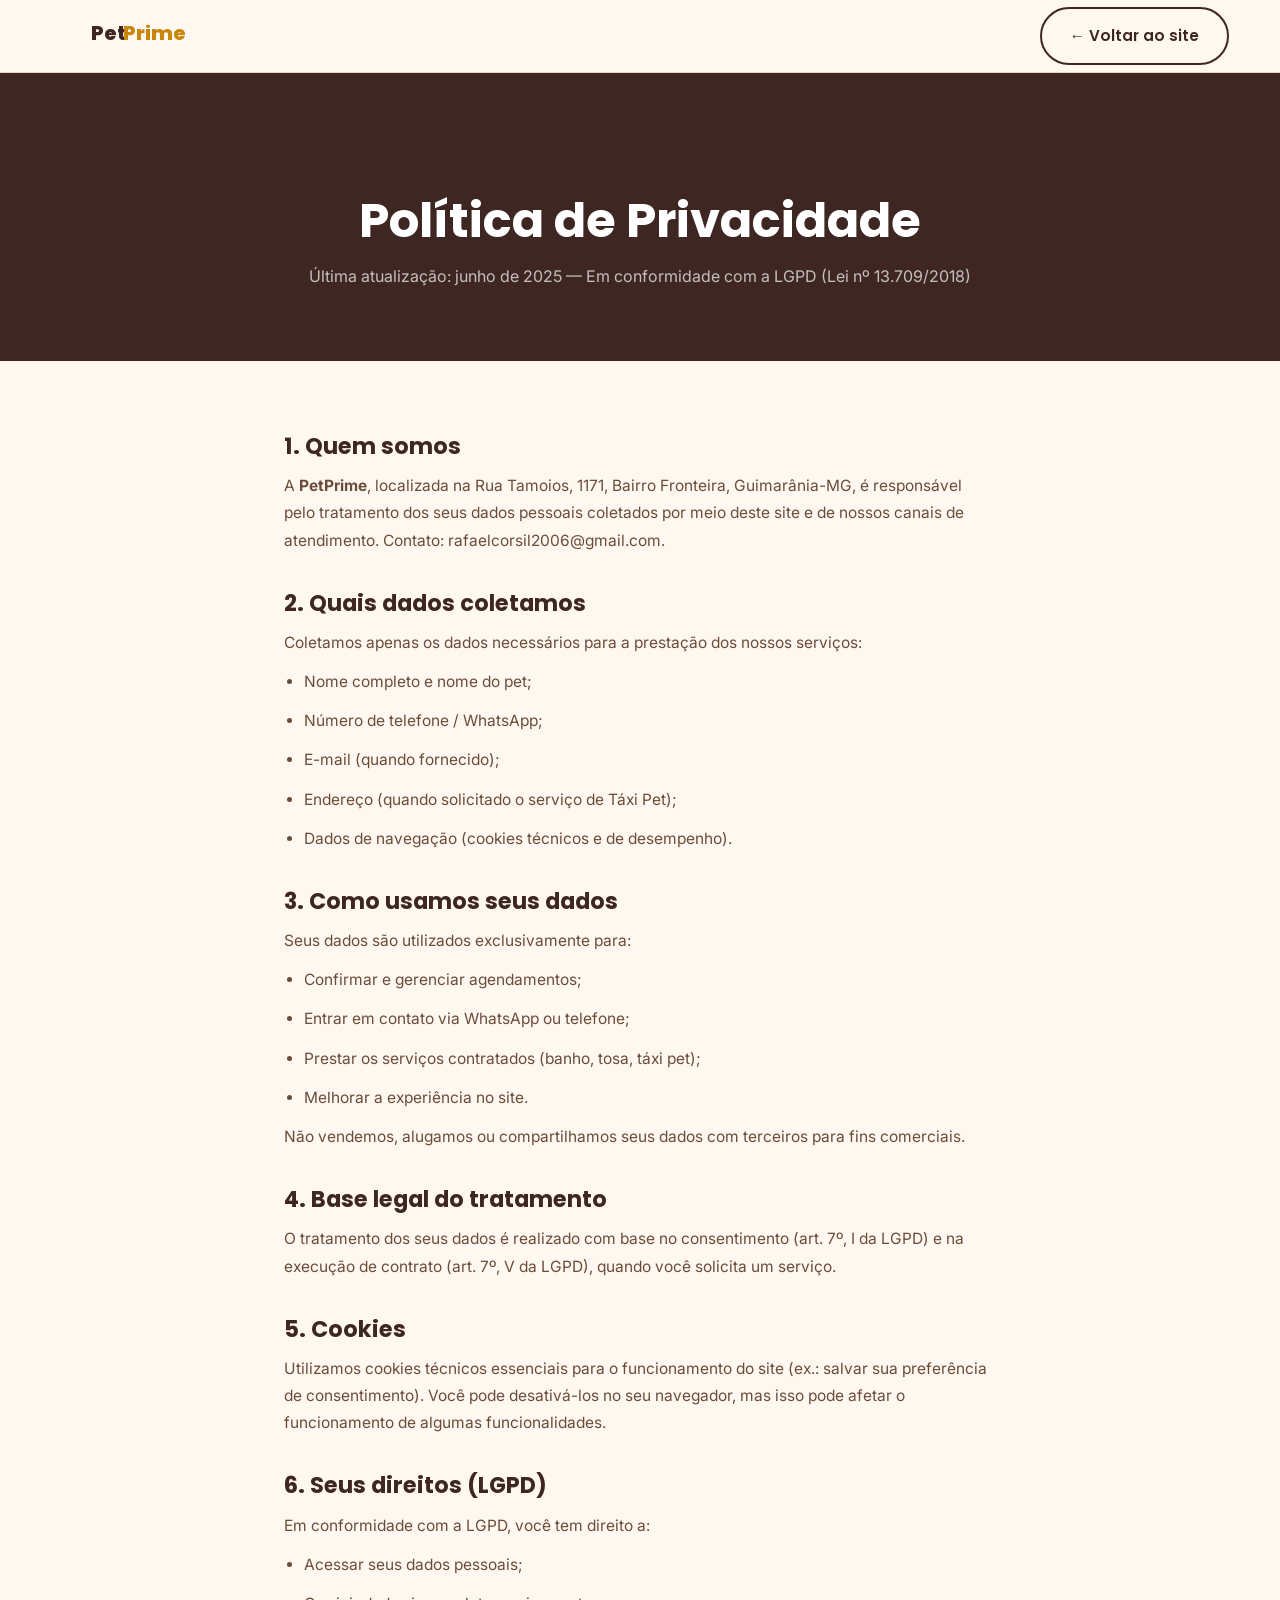
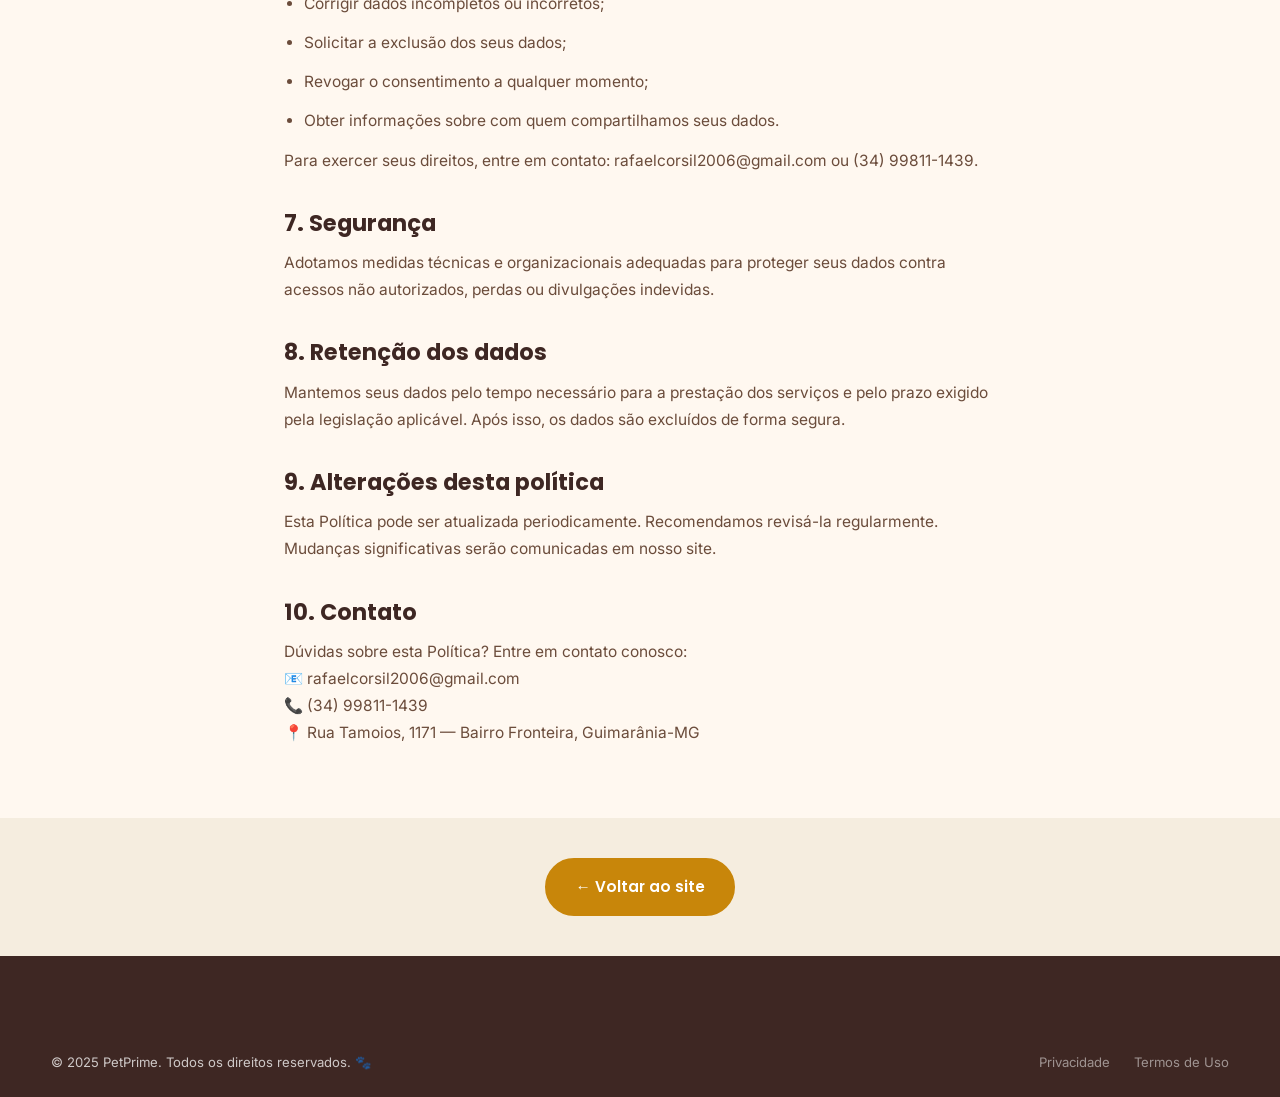
==== pages/privacidade.html @ 228fe34d "PetPrime" ====
<!DOCTYPE html>
<html lang="pt-BR">
<head>
  <meta charset="UTF-8"/>
  <meta name="viewport" content="width=device-width, initial-scale=1.0"/>
  <title>Política de Privacidade — PetPrime</title>
  <meta name="description" content="Política de Privacidade da PetPrime em conformidade com a LGPD."/>
  <meta name="robots" content="noindex"/>
  <link rel="preconnect" href="https://fonts.googleapis.com"/>
  <link rel="preconnect" href="https://fonts.gstatic.com" crossorigin/>
  <link rel="stylesheet" href="../css/style.css"/>
  <link rel="icon" href="data:image/svg+xml,<svg xmlns='http://www.w3.org/2000/svg' viewBox='0 0 100 100'><text y='.9em' font-size='90'>🐾</text></svg>"/>
</head>
<body>

<header id="header">
  <div class="container">
    <div class="header-inner">
      <a href="../index.html" class="logo">
        <svg width="160" height="44" viewBox="0 0 160 44" fill="none" xmlns="http://www.w3.org/2000/svg">
          <text x="0" y="32" font-size="28">🐾</text>
          <text x="40" y="26" font-family="Poppins,sans-serif" font-size="20" font-weight="800" fill="#3E2723">Pet</text>
          <text x="72" y="26" font-family="Poppins,sans-serif" font-size="20" font-weight="800" fill="#C8860A">Prime</text>
        </svg>
      </a>
      <div class="header-cta">
        <a href="../index.html" class="btn btn-outline">← Voltar ao site</a>
      </div>
    </div>
  </div>
</header>

<div style="height:72px;"></div>

<div class="page-hero">
  <div class="container">
    <h1>Política de Privacidade</h1>
    <p>Última atualização: junho de 2025 — Em conformidade com a LGPD (Lei nº 13.709/2018)</p>
  </div>
</div>

<div class="page-content">

  <h2>1. Quem somos</h2>
  <p>A <strong>PetPrime</strong>, localizada na Rua Tamoios, 1171, Bairro Fronteira, Guimarânia-MG, é responsável pelo tratamento dos seus dados pessoais coletados por meio deste site e de nossos canais de atendimento. Contato: <a href="mailto:rafaelcorsil2006@gmail.com">rafaelcorsil2006@gmail.com</a>.</p>

  <h2>2. Quais dados coletamos</h2>
  <p>Coletamos apenas os dados necessários para a prestação dos nossos serviços:</p>
  <ul>
    <li>Nome completo e nome do pet;</li>
    <li>Número de telefone / WhatsApp;</li>
    <li>E-mail (quando fornecido);</li>
    <li>Endereço (quando solicitado o serviço de Táxi Pet);</li>
    <li>Dados de navegação (cookies técnicos e de desempenho).</li>
  </ul>

  <h2>3. Como usamos seus dados</h2>
  <p>Seus dados são utilizados exclusivamente para:</p>
  <ul>
    <li>Confirmar e gerenciar agendamentos;</li>
    <li>Entrar em contato via WhatsApp ou telefone;</li>
    <li>Prestar os serviços contratados (banho, tosa, táxi pet);</li>
    <li>Melhorar a experiência no site.</li>
  </ul>
  <p>Não vendemos, alugamos ou compartilhamos seus dados com terceiros para fins comerciais.</p>

  <h2>4. Base legal do tratamento</h2>
  <p>O tratamento dos seus dados é realizado com base no consentimento (art. 7º, I da LGPD) e na execução de contrato (art. 7º, V da LGPD), quando você solicita um serviço.</p>

  <h2>5. Cookies</h2>
  <p>Utilizamos cookies técnicos essenciais para o funcionamento do site (ex.: salvar sua preferência de consentimento). Você pode desativá-los no seu navegador, mas isso pode afetar o funcionamento de algumas funcionalidades.</p>

  <h2>6. Seus direitos (LGPD)</h2>
  <p>Em conformidade com a LGPD, você tem direito a:</p>
  <ul>
    <li>Acessar seus dados pessoais;</li>
    <li>Corrigir dados incompletos ou incorretos;</li>
    <li>Solicitar a exclusão dos seus dados;</li>
    <li>Revogar o consentimento a qualquer momento;</li>
    <li>Obter informações sobre com quem compartilhamos seus dados.</li>
  </ul>
  <p>Para exercer seus direitos, entre em contato: <a href="mailto:rafaelcorsil2006@gmail.com">rafaelcorsil2006@gmail.com</a> ou <a href="https://wa.me/5534998111439">(34) 99811-1439</a>.</p>

  <h2>7. Segurança</h2>
  <p>Adotamos medidas técnicas e organizacionais adequadas para proteger seus dados contra acessos não autorizados, perdas ou divulgações indevidas.</p>

  <h2>8. Retenção dos dados</h2>
  <p>Mantemos seus dados pelo tempo necessário para a prestação dos serviços e pelo prazo exigido pela legislação aplicável. Após isso, os dados são excluídos de forma segura.</p>

  <h2>9. Alterações desta política</h2>
  <p>Esta Política pode ser atualizada periodicamente. Recomendamos revisá-la regularmente. Mudanças significativas serão comunicadas em nosso site.</p>

  <h2>10. Contato</h2>
  <p>Dúvidas sobre esta Política? Entre em contato conosco:<br>
  📧 <a href="mailto:rafaelcorsil2006@gmail.com">rafaelcorsil2006@gmail.com</a><br>
  📞 <a href="https://wa.me/5534998111439">(34) 99811-1439</a><br>
  📍 Rua Tamoios, 1171 — Bairro Fronteira, Guimarânia-MG</p>

</div>

<div style="text-align:center;padding:40px 0;background:var(--cream-dk);">
  <a href="../index.html" class="btn btn-primary">← Voltar ao site</a>
</div>

<footer id="footer">
  <div class="container">
    <div class="footer-bottom" style="border-top:none;padding:24px 0;">
      <p>© 2025 PetPrime. Todos os direitos reservados. 🐾</p>
      <div class="footer-bottom-links">
        <a href="privacidade.html">Privacidade</a>
        <a href="termos.html">Termos de Uso</a>
      </div>
    </div>
  </div>
</footer>

<script src="../js/main.js"></script>
</body>
</html>
---- css/style.css ----
/* ============================================================
   PetPrime — Design System
   Paleta: dourado #C8860A | marrom #3E2723 | bege #FFF8F0
   Tipografia: Poppins (display) + Inter (body)
============================================================ */

@import url('https://fonts.googleapis.com/css2?family=Poppins:wght@400;500;600;700;800&family=Inter:wght@400;500;600&display=swap');

/* ── Reset & Base ── */
*, *::before, *::after { 
  box-sizing: border-box; 
  margin: 0; 
  padding: 0; 
}

:root {
  --gold:      #C8860A;
  --gold-lt:   #E9A92A;
  --gold-dk:   #9A6508;
  --brown:     #3E2723;
  --brown-lt:  #5D4037;
  --cream:     #FFF8F0;
  --cream-dk:  #F5EDDF;
  --white:     #FFFFFF;
  --text:      #2C1A10;
  --text-muted:#6B4C3B;
  --border:    #E8D5BA;
  --shadow:    0 4px 24px rgba(62,39,35,.10);
  --shadow-lg: 0 12px 48px rgba(62,39,35,.16);
  --radius:    16px;
  --radius-sm: 10px;
  --transition: .28s cubic-bezier(.4,0,.2,1);
}

html { 
  scroll-behavior: smooth; 
  font-size: 16px; 
}

body {
  font-family: 'Inter', sans-serif;
  background: var(--cream);
  color: var(--text);
  line-height: 1.65;
  overflow-x: hidden;
}

h1,h2,h3,h4,h5 {
  font-family: 'Poppins', sans-serif;
  line-height: 1.22;
  color: var(--brown);
}

img { 
  max-width: 100%; 
  display: block; 
}

a { 
  text-decoration: none; 
  color: inherit; 
}
ul { 
  list-style: none; 
}

/* ── Utilities ── */
.container { 
  width: 92%; 
  max-width: 1180px; 
  margin: 0 auto; 
}

.section { 
  padding: 96px 0; 
}

.section-label {
  display: inline-flex;
  align-items: center;
  gap: 8px;
  font-family: 'Poppins', sans-serif;
  font-size: .75rem;
  font-weight: 700;
  letter-spacing: .12em;
  text-transform: uppercase;
  color: var(--gold);
  margin-bottom: 12px;
}

.section-label::before {
  content: '';
  display: block;
  width: 28px;
  height: 2px;
  background: var(--gold);
  border-radius: 2px;
}

.section-title {
  font-size: clamp(1.75rem, 3.5vw, 2.75rem);
  font-weight: 800;
  margin-bottom: 16px;
}

.section-sub {
  font-size: 1.05rem;
  color: var(--text-muted);
  max-width: 560px;
}

.text-center { 
  text-align: center; 
}

.text-center .section-label { 
  justify-content: center; 
}

.text-center .section-sub { 
  margin: 0 auto; 
}

/* ── Patinha (signature element) ── */
.paw {
  display: inline-block;
  font-size: 1.1em;
  color: var(--gold);
  vertical-align: -.05em;
}

.paw-divider {
  display: flex;
  align-items: center;
  gap: 12px;
  color: var(--gold);
  opacity: .45;
  margin: 48px 0;
}

.paw-divider::before,
.paw-divider::after {
  content: '';
  flex: 1;
  height: 1px;
  background: var(--gold);
}

/* ── Buttons ── */
.btn {
  display: inline-flex;
  align-items: center;
  gap: 8px;
  padding: 14px 28px;
  border-radius: 100px;
  font-family: 'Poppins', sans-serif;
  font-size: .95rem;
  font-weight: 600;
  cursor: pointer;
  border: 2px solid transparent;
  transition: var(--transition);
  white-space: nowrap;
}

.btn-primary {
  background: var(--gold);
  color: var(--white);
  border-color: var(--gold);
}

.btn-primary:hover {
  background: var(--gold-dk);
  border-color: var(--gold-dk);
  transform: translateY(-2px);
  box-shadow: 0 6px 24px rgba(200,134,10,.35);
}

.btn-outline {
  background: transparent;
  color: var(--brown);
  border-color: var(--brown);
}

.btn-outline:hover {
  background: var(--brown);
  color: var(--white);
  transform: translateY(-2px);
}

.btn-white {
  background: var(--white);
  color: var(--gold-dk);
  border-color: var(--white);
}
.btn-white:hover {
  background: var(--cream);
  transform: translateY(-2px);
  box-shadow: 0 6px 24px rgba(255,255,255,.3);
}

/* ── Header ── */
#header {
  position: fixed;
  top: 0; left: 0; right: 0;
  z-index: 1000;
  background: rgba(255,248,240,.95);
  backdrop-filter: blur(12px);
  -webkit-backdrop-filter: blur(12px);
  border-bottom: 1px solid var(--border);
  transition: box-shadow var(--transition);
}

#header.scrolled { 
  box-shadow: var(--shadow); 
}

.header-inner {
  display: flex;
  align-items: center;
  justify-content: space-between;
  height: 72px;
}

.logo {
  display: flex;
  align-items: center;
  gap: 12px;
}

.logo img { 
  height: 100px; 
  width: auto; 
}

nav ul {
  display: flex;
  align-items: center;
  gap: 32px;
}

nav a {
  font-family: 'Poppins', sans-serif;
  font-size: .9rem;
  font-weight: 500;
  color: var(--brown-lt);
  position: relative;
  padding: 1px 0;
  transition: color var(--transition);
}

nav a::after {
  content: '';
  position: absolute;
  bottom: -2px; left: 0;
  width: 0; height: 2px;
  background: var(--gold);
  border-radius: 2px;
  transition: width var(--transition);
}

nav a:hover { 
  color: var(--gold); 
}
nav a:hover::after { 
  width: 100%; 
}

.header-cta { display: flex; align-items: center; gap: 12px; }

/* Hamburguer */
.hamburger {
  display: none;
  flex-direction: column;
  gap: 5px;
  cursor: pointer;
  padding: 4px;
  background: none;
  border: none;
}

.hamburger span {
  display: block;
  width: 26px;
  height: 2px;
  background: var(--brown);
  border-radius: 2px;
  transition: var(--transition);
}

.hamburger.active span:nth-child(1) { 
  transform: rotate(45deg) translate(5px,5px); 
}

.hamburger.active span:nth-child(2) { 
  opacity: 0; 
  transform: scaleX(0); 
}
.hamburger.active span:nth-child(3) { 
  transform: rotate(-45deg) translate(5px,-5px); 
}

/* Mobile nav */
.mobile-nav {
  display: none;
  position: fixed;
  top: 72px; left: 0; right: 0;
  background: var(--cream);
  border-bottom: 1px solid var(--border);
  padding: 24px;
  z-index: 999;
  transform: translateY(-100%);
  opacity: 0;
  transition: var(--transition);
}

.mobile-nav.open {
  transform: translateY(0);
  opacity: 1;
}

.mobile-nav ul { 
  flex-direction: column; 
  align-items: flex-start; 
  gap: 0; 
}

.mobile-nav ul li { 
  width: 100%; 
  border-bottom: 1px solid var(--border); 
}

.mobile-nav ul a {
  display: block;
  padding: 14px 0;
  font-size: 1rem;
  font-weight: 600;
}

.mobile-nav .btn { 
  width: 100%; 
  justify-content: center; 
  margin-top: 20px; 
}

/* ── Hero ── */
#hero {
  min-height: 100svh;
  padding-top: 72px;
  display: grid;
  grid-template-columns: 1fr 1fr;
  align-items: center;
  overflow: hidden;
  position: relative;
  background: linear-gradient(135deg, var(--cream) 60%, var(--cream-dk) 100%);
}

.hero-bg-paw {
  position: absolute;
  font-size: 320px;
  opacity: .04;
  right: -60px;
  top: 50%;
  transform: translateY(-50%) rotate(-12deg);
  pointer-events: none;
  user-select: none;
  line-height: 1;
}

.hero-content {
  padding: 80px 0 80px 5%;
  position: relative;
  z-index: 1;
}

.hero-badge {
  display: inline-flex;
  align-items: center;
  gap: 8px;
  background: rgba(200,134,10,.12);
  border: 1px solid rgba(200,134,10,.3);
  border-radius: 100px;
  padding: 6px 16px;
  font-family: 'Poppins', sans-serif;
  font-size: .8rem;
  font-weight: 600;
  color: var(--gold-dk);
  margin-bottom: 24px;
}

.hero-title {
  font-size: clamp(2.2rem, 5vw, 3.8rem);
  font-weight: 800;
  line-height: 1.12;
  margin-bottom: 20px;
  color: var(--brown);
}

.hero-title span {
  color: var(--gold);
  position: relative;
}

.hero-title span::after {
  content: '';
  position: absolute;
  bottom: 2px; left: 0; right: 0;
  height: 6px;
  background: rgba(200,134,10,.18);
  border-radius: 3px;
}

.hero-sub {
  font-size: 1.1rem;
  color: var(--text-muted);
  margin-bottom: 36px;
  max-width: 480px;
}

.hero-cta {
  display: flex;
  flex-wrap: wrap;
  gap: 14px;
  margin-bottom: 52px;
}

.hero-stats {
  display: flex;
  gap: 40px;
}

.hero-stat { 
  text-align: left; 
}

.hero-stat strong {
  display: block;
  font-family: 'Poppins', sans-serif;
  font-size: 2rem;
  font-weight: 800;
  color: var(--gold);
  line-height: 1;
}

.hero-stat span {
  font-size: .82rem;
  color: var(--text-muted);
  font-weight: 500;
}

.hero-image {
  position: relative;
  height: 100%;
  min-height: 600px;
}

.hero-image img {
  width: 100%;
  height: 100%;
  object-fit: cover;
  object-position: center top;
}

.hero-image::before {
  content: '';
  position: absolute;
  inset: 0;
  background: linear-gradient(90deg, var(--cream) 0%, transparent 25%);
  z-index: 1;
}

.hero-float-card {
  position: absolute;
  bottom: 48px;
  left: -28px;
  z-index: 2;
  background: var(--white);
  border-radius: var(--radius);
  padding: 16px 20px;
  box-shadow: var(--shadow-lg);
  display: flex;
  align-items: center;
  gap: 14px;
  border-left: 4px solid var(--gold);
  animation: float 3s ease-in-out infinite;
}

@keyframes float {
  0%,100% { transform: translateY(0); }
  50%      { transform: translateY(-8px); }
}

.hero-float-card .icon { 
  font-size: 2rem; 
}

.hero-float-card .info strong {
  display: block;
  font-family: 'Poppins', sans-serif;
  font-size: .95rem;
  font-weight: 700;
  color: var(--brown);
}

.hero-float-card .info span {
  font-size: .8rem;
  color: var(--gold);
  font-weight: 600;
}

/* ── Sobre Nós ── */
#sobre {
  background: var(--white);
}

.sobre-grid {
  display: grid;
  grid-template-columns: 1fr 1fr;
  gap: 72px;
  align-items: center;
}

.sobre-images {
  position: relative;
}

.sobre-img-main {
  border-radius: var(--radius);
  overflow: hidden;
  box-shadow: var(--shadow-lg);
}

.sobre-img-main img {
  width: 100%;
  height: 460px;
  object-fit: cover;
}

.sobre-img-secondary {
  position: absolute;
  bottom: -28px;
  right: -28px;
  width: 200px;
  border-radius: var(--radius-sm);
  overflow: hidden;
  box-shadow: var(--shadow-lg);
  border: 4px solid var(--white);
}

.sobre-img-secondary img {
  width: 100%;
  height: 160px;
  object-fit: cover;
}

.sobre-badge-anos {
  position: absolute;
  top: 24px;
  right: 24px;
  background: var(--gold);
  color: var(--white);
  border-radius: 50%;
  width: 88px;
  height: 88px;
  display: flex;
  flex-direction: column;
  align-items: center;
  justify-content: center;
  font-family: 'Poppins', sans-serif;
  box-shadow: var(--shadow);
}

.sobre-badge-anos strong { 
  font-size: 1.8rem; 
  font-weight: 800; 
  line-height: 1; 
}

.sobre-badge-anos span { 
  font-size: .62rem; 
  font-weight: 600; 
  text-transform: uppercase; 
  letter-spacing: .06em; 
  text-align: center; 
  line-height: 1.3; 
}

.sobre-content { 
  padding: 0; 
}

.sobre-text {
  font-size: 1rem;
  color: var(--text-muted);
  margin-bottom: 16px;
}

.equipe {
  margin-top: 36px;
}

.equipe-title {
  font-size: .85rem;
  font-weight: 700;
  text-transform: uppercase;
  letter-spacing: .1em;
  color: var(--gold);
  margin-bottom: 16px;
}

.equipe-cards {
  display: flex;
  gap: 16px;
}

.equipe-card {
  display: flex;
  align-items: center;
  gap: 12px;
  background: var(--cream);
  border-radius: var(--radius-sm);
  padding: 12px 16px;
  flex: 1;
}

.equipe-card img {
  width: 52px;
  height: 52px;
  border-radius: 50%;
  object-fit: cover;
  border: 2px solid var(--gold);
}

.equipe-card strong {
  display: block;
  font-family: 'Poppins', sans-serif;
  font-size: .88rem;
  font-weight: 700;
  color: var(--brown);
}

.equipe-card span {
  font-size: .78rem;
  color: var(--text-muted);
}

/* ── Serviços ── */
#servicos { background: var(--cream); }

.servicos-grid {
  display: grid;
  grid-template-columns: repeat(auto-fit, minmax(260px, 1fr));
  gap: 24px;
  margin-top: 56px;
}

.servico-card {
  background: var(--white);
  border-radius: var(--radius);
  overflow: hidden;
  box-shadow: var(--shadow);
  transition: var(--transition);
  cursor: pointer;
  position: relative;
}

.servico-card:hover {
  transform: translateY(-8px);
  box-shadow: var(--shadow-lg);
}

.servico-card:hover .servico-img img {
  transform: scale(1.06);
}


.servico-img {
  height: 220px;
  overflow: hidden;
  position: relative;
}

.servico-img img {
  width: 100%;
  height: 100%;
  object-fit: cover;
  transition: transform .5s ease;
}

.servico-tag {
  position: absolute;
  top: 16px;
  right: 16px;
  background: var(--gold);
  color: var(--white);
  border-radius: 100px;
  padding: 4px 12px;
  font-family: 'Poppins', sans-serif;
  font-size: .72rem;
  font-weight: 700;
  text-transform: uppercase;
  letter-spacing: .06em;
}

.servico-body { 
  padding: 24px; 
}

.servico-icon {
  font-size: 2rem;
  margin-bottom: 12px;
  display: block;
}

.servico-body h3 {
  font-size: 1.2rem;
  font-weight: 700;
  margin-bottom: 8px;
}

.servico-body p {
  font-size: .9rem;
  color: var(--text-muted);
  margin-bottom: 20px;
  line-height: 1.6;
}

.servico-link {
  display: inline-flex;
  align-items: center;
  gap: 6px;
  color: var(--gold);
  font-family: 'Poppins', sans-serif;
  font-size: .88rem;
  font-weight: 600;
  transition: gap var(--transition);
}

.servico-link:hover { 
  gap: 10px; 
}

/* ── Agendamento ── */
#agendamento {
  background: linear-gradient(135deg, var(--brown) 0%, var(--brown-lt) 100%);
  position: relative;
  overflow: hidden;
}

#agendamento::before {
  content: '🐾';
  position: absolute;
  font-size: 400px;
  opacity: .04;
  right: -80px;
  top: 50%;
  transform: translateY(-50%);
  pointer-events: none;
}

.agendamento-grid {
  display: grid;
  grid-template-columns: 1fr 1.4fr;
  gap: 72px;
  align-items: center;
}

.agendamento-info h2 { 
  color: var(--white); 
}

.agendamento-info .section-label { 
  color: var(--gold-lt); 
}

.agendamento-info .section-label::before { 
  background: var(--gold-lt); 
}

.agendamento-info p {
  color: rgba(255,255,255,.72);
  margin-bottom: 32px;
  font-size: 1rem;
}

.agendamento-features {
  display: flex;
  flex-direction: column;
  gap: 14px;
}

.agendamento-feature {
  display: flex;
  align-items: center;
  gap: 12px;
  color: rgba(255,255,255,.85);
  font-size: .95rem;
}

.agendamento-feature span:first-child {
  font-size: 1.25rem;
  flex-shrink: 0;
}

.form-card {
  background: var(--white);
  border-radius: var(--radius);
  padding: 40px;
  box-shadow: var(--shadow-lg);
}

.form-card h3 {
  font-size: 1.35rem;
  font-weight: 700;
  margin-bottom: 28px;
}

.form-row {
  display: grid;
  grid-template-columns: 1fr 1fr;
  gap: 16px;
}

.form-group {
  display: flex;
  flex-direction: column;
  gap: 6px;
  margin-bottom: 16px;
}

.form-group label {
  font-family: 'Poppins', sans-serif;
  font-size: .82rem;
  font-weight: 600;
  color: var(--text-muted);
  text-transform: uppercase;
  letter-spacing: .06em;
}

.form-group input,
.form-group select,
.form-group textarea {
  padding: 12px 16px;
  border: 1.5px solid var(--border);
  border-radius: var(--radius-sm);
  font-family: 'Inter', sans-serif;
  font-size: .95rem;
  color: var(--text);
  background: var(--cream);
  transition: border-color var(--transition), box-shadow var(--transition);
  outline: none;
}

.form-group input:focus,
.form-group select:focus,
.form-group textarea:focus {
  border-color: var(--gold);
  box-shadow: 0 0 0 3px rgba(200,134,10,.15);
  background: var(--white);
}

.form-group input.error,
.form-group select.error { 
  border-color: #E53935; 
}

.form-error {
  font-size: .78rem;
  color: #E53935;
  display: none;
}

.form-error.show { 
  display: block; 
}

.taxi-check {
  display: flex;
  align-items: flex-start;
  gap: 10px;
  background: var(--cream);
  border-radius: var(--radius-sm);
  padding: 14px 16px;
  margin-bottom: 16px;
  border: 1.5px solid var(--border);
  cursor: pointer;
  transition: border-color var(--transition);
}

.taxi-check:has(input:checked) { 
  border-color: var(--gold); 
  background: rgba(200,134,10,.06); 
}

.taxi-check input { 
  margin-top: 3px; 
  accent-color: var(--gold); 
}

.taxi-check-label { 
  font-size: .9rem; 
  color: var(--text-muted); 
  line-height: 1.5; 
}

.taxi-check-label strong { 
  color: var(--brown); 
  display: block; 
  font-family: 'Poppins', sans-serif; 
  font-size: .92rem; 
}

.form-submit { 
  width: 100%; 
  justify-content: center; 
  padding: 16px; 
  font-size: 1rem; 
}

/* ── Depoimentos ── */
#depoimentos { 
  background: var(--white); 
}

.rating-hero {
  display: flex;
  align-items: center;
  gap: 20px;
  margin-bottom: 48px;
  padding: 28px 36px;
  background: var(--cream);
  border-radius: var(--radius);
  border-left: 5px solid var(--gold);
  flex-wrap: wrap;
}

.rating-score {
  font-family: 'Poppins', sans-serif;
  font-size: 4rem;
  font-weight: 800;
  color: var(--gold);
  line-height: 1;
}

.rating-details { 
  flex: 1; 
}

.stars { 
  font-size: 1.4rem; 
  letter-spacing: 3px; 
}

.rating-details p { 
  font-size: .9rem; 
  color: var(--text-muted); 
  margin-top: 4px; 
}

.depoimentos-grid {
  display: grid;
  grid-template-columns: repeat(auto-fit, minmax(300px, 1fr));
  gap: 24px;
}

.depo-card {
  background: var(--cream);
  border-radius: var(--radius);
  padding: 28px;
  transition: var(--transition);
  border: 1.5px solid transparent;
}

.depo-card:hover {
  border-color: var(--gold);
  transform: translateY(-4px);
  box-shadow: var(--shadow);
}

.depo-stars { 
  font-size: 1rem; 
  margin-bottom: 12px; 
  letter-spacing: 2px; 
}

.depo-text {
  font-size: .95rem;
  color: var(--text-muted);
  margin-bottom: 20px;
  line-height: 1.7;
  font-style: italic;
}

.depo-author {
  display: flex;
  align-items: center;
  gap: 12px;
}

.depo-avatar {
  width: 44px;
  height: 44px;
  border-radius: 50%;
  background: var(--gold);
  color: var(--white);
  display: flex;
  align-items: center;
  justify-content: center;
  font-family: 'Poppins', sans-serif;
  font-weight: 700;
  font-size: 1rem;
  flex-shrink: 0;
}

.depo-author-info strong {
  font-family: 'Poppins', sans-serif;
  font-size: .9rem;
  font-weight: 700;
  display: block;
  color: var(--brown);
}

.depo-author-info span {
  font-size: .78rem;
  color: var(--text-muted);
}

/* ── FAQ ── */
#faq { 
  background: var(--cream-dk); 
}

.faq-grid {
  display: grid;
  grid-template-columns: 1fr 1fr;
  gap: 60px;
  align-items: start;
  margin-top: 52px;
}

.faq-intro p { 
  color: var(--text-muted); 
  margin-bottom: 24px; 
  font-size: 1rem; 
}

.faq-list { 
  display: flex; 
  flex-direction: column; 
  gap: 12px; 
}

.faq-item {
  background: var(--white);
  border-radius: var(--radius-sm);
  border: 1.5px solid var(--border);
  overflow: hidden;
  transition: border-color var(--transition);
}

.faq-item.open { 
  border-color: var(--gold); 
}

.faq-question {
  display: flex;
  align-items: center;
  justify-content: space-between;
  padding: 18px 22px;
  cursor: pointer;
  font-family: 'Poppins', sans-serif;
  font-size: .95rem;
  font-weight: 600;
  color: var(--brown);
  gap: 12px;
  user-select: none;
}

.faq-question:hover { 
  color: var(--gold); 
}

.faq-arrow {
  width: 28px;
  height: 28px;
  border-radius: 50%;
  background: var(--cream);
  display: flex;
  align-items: center;
  justify-content: center;
  font-size: 1rem;
  flex-shrink: 0;
  transition: transform var(--transition), background var(--transition);
}

.faq-item.open .faq-arrow {
  transform: rotate(45deg);
  background: var(--gold);
  color: var(--white);
}

.faq-answer {
  max-height: 0;
  overflow: hidden;
  transition: max-height .4s ease, padding .3s ease;
}

.faq-item.open .faq-answer { 
  max-height: 300px; 
}

.faq-answer p {
  padding: 0 22px 20px;
  font-size: .9rem;
  color: var(--text-muted);
  line-height: 1.7;
}

/* ── Galeria ── */
#galeria { background: var(--white); }

.galeria-grid {
  display: grid;
  grid-template-columns: repeat(12, 1fr);
  grid-template-rows: auto auto;
  gap: 16px;
  margin-top: 52px;
}

.galeria-item {
  border-radius: var(--radius);
  overflow: hidden;
  position: relative;
  cursor: pointer;
}

.galeria-item img {
  width: 100%;
  height: 100%;
  object-fit: cover;
  transition: transform .5s ease;
}

.galeria-item:hover img { 
  transform: scale(1.06); 
}

.galeria-item::after {
  content: '🐾';
  position: absolute;
  inset: 0;
  background: rgba(62,39,35,.4);
  display: flex;
  align-items: center;
  justify-content: center;
  font-size: 2rem;
  opacity: 0;
  transition: opacity var(--transition);
}

.galeria-item:hover::after { 
  opacity: 1; 
}

.galeria-item:nth-child(1) { 
  grid-column: span 5; 
  height: 280px; 
}

.galeria-item:nth-child(2) { 
  grid-column: span 4; 
  height: 280px; 
}

.galeria-item:nth-child(3) { 
  grid-column: span 3; 
  height: 280px; 
}

.galeria-item:nth-child(4) { 
  grid-column: span 4; 
  height: 220px; 
}

.galeria-item:nth-child(5) { 
  grid-column: span 8; 
  height: 220px; 
}

/* ── Contato ── */
#contato { 
  background: var(--cream); 
}

.contato-grid {
  display: grid;
  grid-template-columns: 1fr 1.5fr;
  gap: 60px;
  align-items: start;
  margin-top: 52px;
}

.contato-info { 
  display: flex; 
  flex-direction: column; 
  gap: 24px; 
}

.contato-item {
  display: flex;
  gap: 16px;
  align-items: flex-start;
}

.contato-icon {
  width: 48px;
  height: 48px;
  border-radius: var(--radius-sm);
  background: rgba(200,134,10,.12);
  display: flex;
  align-items: center;
  justify-content: center;
  font-size: 1.3rem;
  flex-shrink: 0;
}

.contato-item strong {
  font-family: 'Poppins', sans-serif;
  font-size: .88rem;
  font-weight: 700;
  color: var(--gold);
  text-transform: uppercase;
  letter-spacing: .06em;
  display: block;
  margin-bottom: 4px;
}

.contato-item p, .contato-item a {
  font-size: .95rem;
  color: var(--text-muted);
  line-height: 1.6;
}

.contato-item a:hover { 
  color: var(--gold); 
}

.horarios {
  background: var(--white);
  border-radius: var(--radius);
  padding: 24px;
  border: 1.5px solid var(--border);
  margin-top: 8px;
}

.horarios h4 {
  font-size: 1rem;
  font-weight: 700;
  margin-bottom: 16px;
  display: flex;
  align-items: center;
  gap: 8px;
}

.horario-row {
  display: flex;
  justify-content: space-between;
  padding: 8px 0;
  border-bottom: 1px solid var(--cream-dk);
  font-size: .9rem;
}

.horario-row:last-child { 
  border-bottom: none; 
}

.horario-row .dia { 
  color: var(--text-muted); 
}

.horario-row .hora { 
  font-weight: 600; 
  color: var(--brown); 
}

.horario-row .fechado { 
  color: #E53935; 
  font-weight: 600; 
}

.map-container {
  border-radius: var(--radius);
  overflow: hidden;
  box-shadow: var(--shadow);
  height: 400px;
}

.map-container iframe {
  width: 100%;
  height: 100%;
  border: none;
}

/* ── WhatsApp Flutuante ── */
.whatsapp-icon {
  font-size: 1.8rem;
  border-radius: 50%;
  box-shadow: 0 4px 20px rgba(0, 0, 0, 0.281);
}

.whatsapp-float {
  position: fixed;
  bottom: 28px;
  right: 28px;
  z-index: 999;
  background: #25D366;
  color: var(--white);
  width: 60px;
  height: 60px;
  border-radius: 50%;
  display: flex;
  align-items: center;
  justify-content: center;
  font-size: .8rem;
  box-shadow: 0 4px 20px rgba(37,211,102,.5);
  text-decoration: none;
  animation: pulse-wpp 2s infinite;
  transition: transform var(--transition);
}

.whatsapp-float:hover { transform: scale(1.1); }
@keyframes pulse-wpp {
  0%,100% { box-shadow: 0 4px 20px rgba(37,211,102,.5); }
  50%      { box-shadow: 0 4px 40px rgba(37,211,102,.8); }
}

.whatsapp-tooltip {
  position: absolute;
  right: 72px;
  background: var(--brown);
  color: var(--white);
  padding: 2px 14px;
  border-radius: 100px;
  font-family: 'Poppins', sans-serif;
  font-size: .8rem;
  font-weight: 600;
  white-space: nowrap;
  opacity: 0;
  pointer-events: none;
  transition: opacity var(--transition);
}

.whatsapp-tooltip::after {
  content: '';
  position: absolute;
  left: 100%;
  top: 50%;
  transform: translateY(-50%);
  border: 6px solid transparent;
  border-left-color: var(--brown);
}

.whatsapp-float:hover .whatsapp-tooltip { 
  opacity: 1; 
}

/* ── Footer ── */
#footer {
  background: var(--brown);
  color: rgba(255,255,255,.75);
  padding: 72px 0 0;
}

.footer-grid {
  display: grid;
  grid-template-columns: 2fr 1fr 1fr 1.5fr;
  gap: 48px;
  padding-bottom: 56px;
  border-bottom: 1px solid rgba(255,255,255,.1);
}

.footer-brand img { 
  height: 150px; 
  margin-bottom: 6px;
  position: relative;
}

.footer-brand p { 
  font-size: .9rem; 
  line-height: 1.7; 
  max-width: 280px; 
}

.footer-social {
  display: flex;
  gap: 12px;
  margin-top: 20px;
}

.footer-social a {
  width: 38px;
  height: 38px;
  border-radius: 50%;
  background: rgba(255,255,255,.1);
  display: flex;
  align-items: center;
  justify-content: center;
  font-size: 1rem;
  transition: background var(--transition);
  text-decoration: none;
}

.footer-social a:hover { 
  background: var(--gold); 
}

.footer-col h4 {
  font-family: 'Poppins', sans-serif;
  font-size: .85rem;
  font-weight: 700;
  text-transform: uppercase;
  letter-spacing: .1em;
  color: var(--white);
  margin-bottom: 20px;
}

.footer-col ul { 
  display: flex; 
  flex-direction: 
  column; gap: 10px; 
}

.footer-col ul a {
  font-size: .9rem;
  color: rgba(255,255,255,.65);
  transition: color var(--transition);
}

.footer-col ul a:hover { 
  color: var(--gold); 
}

.footer-contact-item {
  display: flex;
  align-items: flex-start;
  gap: 10px;
  margin-bottom: 12px;
}

.footer-contact-item .icon { 
  font-size: 1rem; 
  margin-top: 2px; 
  flex-shrink: 0; 
}

.footer-contact-item p, .footer-contact-item a {
  font-size: .88rem;
  color: rgba(255,255,255,.65);
  line-height: 1.5;
}

.footer-contact-item a:hover { 
  color: var(--gold); 
}

.footer-bottom {
  padding: 20px 0;
  display: flex;
  align-items: center;
  justify-content: space-between;
  flex-wrap: wrap;
  gap: 12px;
}

.footer-bottom p { 
  font-size: .82rem; 
}

.footer-bottom a { 
  color: var(--gold-lt); 
}

.footer-bottom-links {
  display: flex;
  gap: 24px;
}

.footer-bottom-links a {
  font-size: .82rem;
  color: rgba(255,255,255,.5);
  transition: color var(--transition);
}

.footer-bottom-links a:hover { 
  color: var(--gold-lt); 
}


/* ── LGPD Banner ── */
#lgpd-banner {
  position: fixed;
  bottom: 0; left: 0; right: 0;
  z-index: 9999;
  background: var(--brown);
  color: var(--white);
  padding: 18px 0;
  border-top: 3px solid var(--gold);
  transform: translateY(100%);
  transition: transform .4s ease;
}

#lgpd-banner.show { 
  transform: translateY(0); 
}

.lgpd-inner {
  display: flex;
  align-items: center;
  justify-content: space-between;
  gap: 24px;
  flex-wrap: wrap;
}

.lgpd-inner p { 
  font-size: .88rem; 
  color: rgba(255,255,255,.8); 
  flex: 1; 
  min-width: 200px; 
}

.lgpd-inner a { 
  color: var(--gold-lt); 
}

.lgpd-actions { 
  display: flex; 
  gap: 12px; 
  flex-shrink: 0; 
}

/* ── Scroll Animations ── */
.fade-up {
  opacity: 0;
  transform: translateY(36px);
  transition: opacity .6s ease, transform .6s ease;
}

.fade-up.visible {
  opacity: 1;
  transform: translateY(0);
}

.fade-up-delay-1 { 
  transition-delay: .1s; 
}

.fade-up-delay-2 { 
  transition-delay: .2s; 
}
.fade-up-delay-3 { 
  transition-delay: .3s; 
}

.fade-up-delay-4 { 
  transition-delay: .4s; 
}

/* ── Responsive ── */
@media (max-width: 1024px) {
  #hero { grid-template-columns: 1fr; }
  .hero-image { display: none; }
  .hero-content { padding: 100px 0 80px; text-align: center; max-width: 600px; margin: 0 auto; }
  .hero-sub { margin: 0 auto 36px; }
  .hero-cta { justify-content: center; }
  .hero-stats { justify-content: center; }

  .sobre-grid { grid-template-columns: 1fr; }
  .sobre-images { display: none; }

  .agendamento-grid { grid-template-columns: 1fr; }
  .agendamento-info { text-align: center; }

  .faq-grid { grid-template-columns: 1fr; }

  .contato-grid { grid-template-columns: 1fr; }

  .footer-grid { grid-template-columns: 1fr 1fr; }
}

@media (max-width: 768px) {
  .section { padding: 72px 0; }

  nav, .header-cta .btn:not(.btn-primary) { display: none; }
  .hamburger { display: flex; }
  .mobile-nav { display: block; }

  .form-row { grid-template-columns: 1fr; }

  .galeria-grid { grid-template-columns: 1fr 1fr; }
  .galeria-item { grid-column: span 1 !important; height: 180px !important; }

  .footer-grid { grid-template-columns: 1fr; }
  .footer-bottom { flex-direction: column; text-align: center; }

  .hero-stats { gap: 24px; }
  .equipe-cards { flex-direction: column; }

  .rating-hero { flex-direction: column; text-align: center; }
}

@media (max-width: 480px) {
  .btn { padding: 12px 20px; font-size: .88rem; }
  .form-card { padding: 24px 20px; }
  .sobre-badge-anos { width: 72px; height: 72px; }
  .sobre-badge-anos strong { font-size: 1.4rem; }
}

/* ── Pages (privacidade, termos) ── */
.page-hero {
  background: var(--brown);
  color: var(--white);
  padding: 120px 0 72px;
  text-align: center;
}

.page-hero h1 { 
  color: var(--white); 
  font-size: clamp(1.8rem,4vw,3rem); 
}

.page-hero p { 
  color: rgba(255,255,255,.7); 
  margin-top: 12px; 
}

.page-content {
  max-width: 760px;
  margin: 72px auto;
  padding: 0 24px;
}

.page-content h2 {
  font-size: 1.4rem;
  margin: 36px 0 12px;
  color: var(--brown);
}

.page-content p, .page-content li {
  font-size: .97rem;
  color: var(--text-muted);
  line-height: 1.75;
  margin-bottom: 12px;
}

.page-content ul { 
  padding-left: 20px; 
  list-style: disc; 
}

/* ── Reduced Motion ── */
@media (prefers-reduced-motion: reduce) {
  *, *::before, *::after { 
    animation: none !important; 
    transition: none !important; 
  }
}
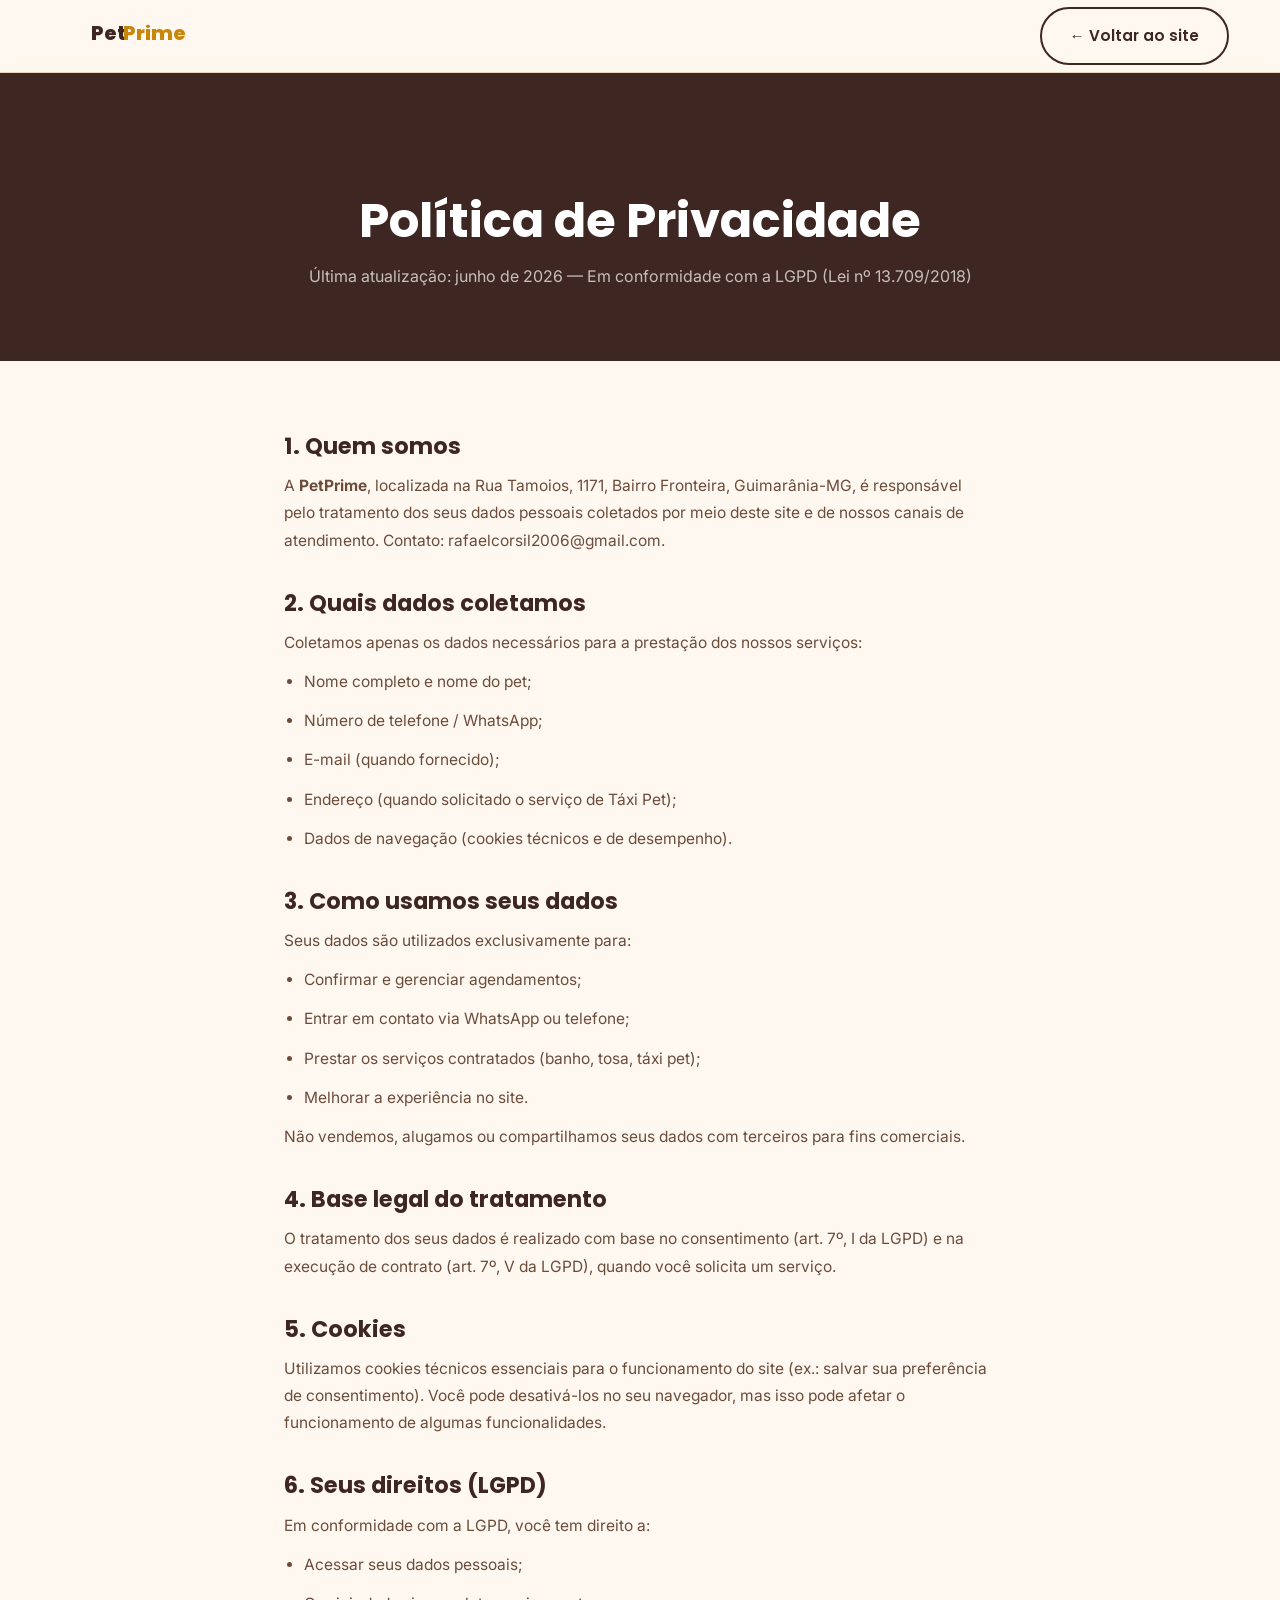
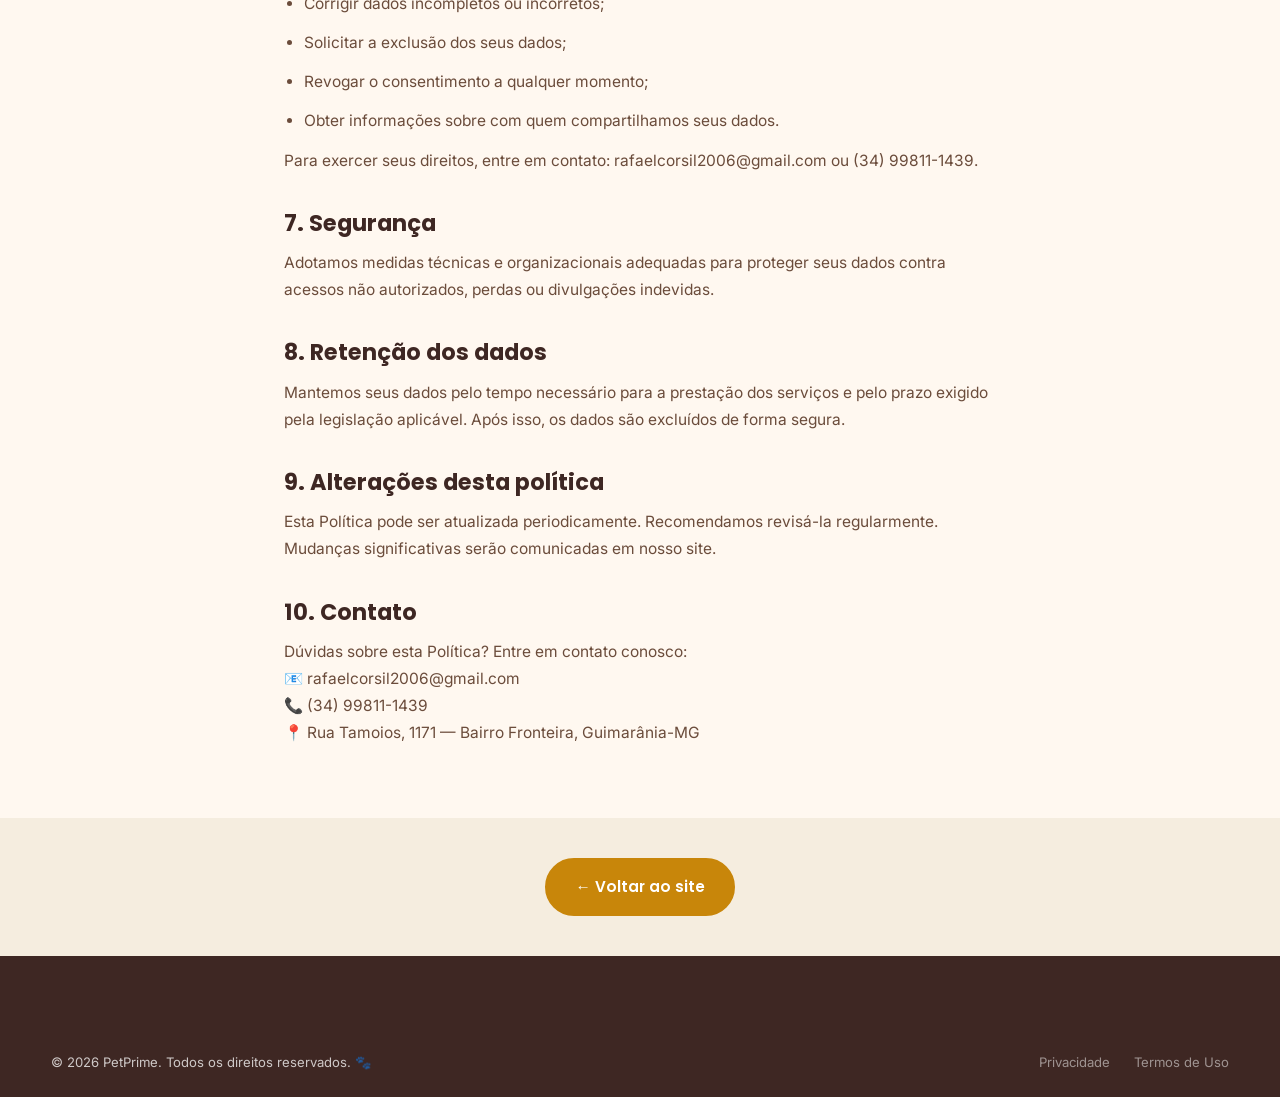
==== commit 578e5eff: "Melhorando alguns pontos do site" ====
--- a/pages/privacidade.html
+++ b/pages/privacidade.html
@@ -8,6 +8,7 @@
   <meta name="robots" content="noindex"/>
   <link rel="preconnect" href="https://fonts.googleapis.com"/>
   <link rel="preconnect" href="https://fonts.gstatic.com" crossorigin/>
+  <link rel="stylesheet" href="https://fonts.googleapis.com/css2?family=Poppins:wght@400;500;600;700;800&family=Inter:wght@400;500;600&display=swap"/>
   <link rel="stylesheet" href="../css/style.css"/>
   <link rel="icon" href="data:image/svg+xml,<svg xmlns='http://www.w3.org/2000/svg' viewBox='0 0 100 100'><text y='.9em' font-size='90'>🐾</text></svg>"/>
 </head>
@@ -35,7 +36,7 @@
 <div class="page-hero">
   <div class="container">
     <h1>Política de Privacidade</h1>
-    <p>Última atualização: junho de 2025 — Em conformidade com a LGPD (Lei nº 13.709/2018)</p>
+    <p>Última atualização: junho de 2026 — Em conformidade com a LGPD (Lei nº 13.709/2018)</p>
   </div>
 </div>
 
@@ -105,7 +106,7 @@
 <footer id="footer">
   <div class="container">
     <div class="footer-bottom" style="border-top:none;padding:24px 0;">
-      <p>© 2025 PetPrime. Todos os direitos reservados. 🐾</p>
+      <p>© PetPrime. Todos os direitos reservados. 🐾</p>
       <div class="footer-bottom-links">
         <a href="privacidade.html">Privacidade</a>
         <a href="termos.html">Termos de Uso</a>
--- a/css/style.css
+++ b/css/style.css
@@ -3,8 +3,6 @@
    Paleta: dourado #C8860A | marrom #3E2723 | bege #FFF8F0
    Tipografia: Poppins (display) + Inter (body)
 ============================================================ */
-
-@import url('https://fonts.googleapis.com/css2?family=Poppins:wght@400;500;600;700;800&family=Inter:wght@400;500;600&display=swap');
 
 /* ── Reset & Base ── */
 *, *::before, *::after { 
@@ -232,6 +230,11 @@
   width: auto; 
 }
 
+/* Logo no hero — escondida no desktop */
+.hero-logo-mobile {
+  display: none;
+}
+
 nav ul {
   display: flex;
   align-items: center;
@@ -916,6 +919,361 @@
   font-size: 1rem; 
 }
 
+/* ── Indicador de progresso (steps) ── */
+.form-steps {
+  display: flex;
+  align-items: center;
+  margin-bottom: 32px;
+}
+
+.form-step {
+  display: flex;
+  flex-direction: column;
+  align-items: center;
+  gap: 6px;
+  flex-shrink: 0;
+}
+
+.form-step-circle {
+  width: 32px;
+  height: 32px;
+  border-radius: 50%;
+  background: var(--cream-dk);
+  border: 1.5px solid var(--border);
+  color: var(--text-muted);
+  display: flex;
+  align-items: center;
+  justify-content: center;
+  font-family: 'Poppins', sans-serif;
+  font-size: .85rem;
+  font-weight: 700;
+  transition: var(--transition);
+}
+
+.form-step-label {
+  font-size: .68rem;
+  font-weight: 600;
+  color: var(--text-muted);
+  text-transform: uppercase;
+  letter-spacing: .04em;
+  white-space: nowrap;
+}
+
+.form-step.active .form-step-circle {
+  background: var(--gold);
+  border-color: var(--gold);
+  color: var(--white);
+}
+
+.form-step.active .form-step-label {
+  color: var(--brown);
+}
+
+.form-step.done .form-step-circle {
+  background: var(--gold);
+  border-color: var(--gold);
+  color: var(--white);
+  font-size: 0;
+}
+
+.form-step.done .form-step-circle::before {
+  content: '✓';
+  font-size: .9rem;
+}
+
+.form-step.done .form-step-label {
+  color: var(--gold-dk);
+}
+
+.form-step-line {
+  flex: 1;
+  height: 2px;
+  background: var(--border);
+  margin: 0 4px;
+  margin-bottom: 18px;
+  border-radius: 2px;
+  transition: background .4s ease;
+}
+
+.form-step-line.done {
+  background: var(--gold);
+}
+
+/* ── Etapas do formulário ── */
+.form-stage {
+  display: none;
+  border: none;
+  padding: 0;
+  animation: stageIn .35s ease;
+}
+
+.form-stage.active {
+  display: block;
+}
+
+@keyframes stageIn {
+  from { opacity: 0; transform: translateX(8px); }
+  to   { opacity: 1; transform: translateX(0); }
+}
+
+.form-stage-actions {
+  display: flex;
+  gap: 12px;
+  margin-top: 8px;
+}
+
+.form-stage-actions .btn {
+  flex: 1;
+  justify-content: center;
+}
+
+.form-next {
+  width: 100%;
+  justify-content: center;
+}
+
+/* ── Input com check de validação ── */
+.input-wrap {
+  position: relative;
+}
+
+.input-wrap .input-check {
+  position: absolute;
+  right: 14px;
+  top: 50%;
+  transform: translateY(-50%) scale(.6);
+  color: #2E7D32;
+  font-size: 1rem;
+  font-weight: 700;
+  opacity: 0;
+  transition: var(--transition);
+  pointer-events: none;
+}
+
+.input-wrap input.valid ~ .input-check,
+.input-wrap select.valid ~ .input-check {
+  opacity: 1;
+  transform: translateY(-50%) scale(1);
+}
+
+.input-wrap input.valid,
+.input-wrap select.valid {
+  border-color: #2E7D32;
+  padding-right: 38px;
+}
+
+.form-hint {
+  font-size: .78rem;
+  color: var(--text-muted);
+  margin-top: 2px;
+  display: block;
+}
+
+.form-charcount {
+  display: block;
+  text-align: right;
+  font-size: .75rem;
+  color: var(--text-muted);
+  margin-top: 4px;
+}
+
+/* ── Endereço Táxi Pet (condicional) ── */
+.taxi-endereco {
+  animation: stageIn .3s ease;
+}
+
+/* ── Resumo / confirmação ── */
+.resumo-card {
+  background: var(--cream);
+  border: 1.5px solid var(--border);
+  border-radius: var(--radius-sm);
+  padding: 20px;
+  margin-bottom: 8px;
+}
+
+.resumo-row {
+  display: flex;
+  justify-content: space-between;
+  align-items: flex-start;
+  gap: 12px;
+  padding: 10px 0;
+  border-bottom: 1px solid var(--cream-dk);
+}
+
+.resumo-row:last-child {
+  border-bottom: none;
+}
+
+.resumo-label {
+  font-family: 'Poppins', sans-serif;
+  font-size: .78rem;
+  font-weight: 600;
+  color: var(--text-muted);
+  text-transform: uppercase;
+  letter-spacing: .04em;
+  flex-shrink: 0;
+}
+
+.resumo-value {
+  font-size: .92rem;
+  font-weight: 600;
+  color: var(--brown);
+  text-align: right;
+}
+
+/* ── Preview de preço em tempo real (Etapa 2) ── */
+.preco-preview {
+  background: rgba(200,134,10,.07);
+  border: 1.5px solid rgba(200,134,10,.3);
+  border-radius: var(--radius-sm);
+  padding: 16px 18px;
+  margin-top: 16px;
+  animation: stageIn .3s ease;
+}
+
+.preco-preview-title {
+  font-family: 'Poppins', sans-serif;
+  font-size: .82rem;
+  font-weight: 700;
+  color: var(--gold-dk);
+  text-transform: uppercase;
+  letter-spacing: .06em;
+  margin-bottom: 10px;
+}
+
+.preco-linha {
+  display: flex;
+  justify-content: space-between;
+  font-size: .88rem;
+  color: var(--text-muted);
+  padding: 3px 0;
+}
+
+.preco-linha.destaque {
+  color: var(--brown);
+  font-weight: 600;
+}
+
+.preco-preview-total {
+  margin-top: 10px;
+  padding-top: 10px;
+  border-top: 1.5px dashed rgba(200,134,10,.4);
+  font-size: .95rem;
+  color: var(--brown);
+  text-align: right;
+}
+
+.preco-preview-total strong {
+  font-family: 'Poppins', sans-serif;
+  font-size: 1.2rem;
+  color: var(--gold-dk);
+}
+
+/* ── Detalhamento de preço na Etapa 4 ── */
+.preco-resumo {
+  background: var(--white);
+  border: 1.5px solid var(--gold);
+  border-radius: var(--radius-sm);
+  padding: 18px 20px;
+  margin: 12px 0 8px;
+}
+
+.preco-resumo-titulo {
+  font-family: 'Poppins', sans-serif;
+  font-size: .88rem;
+  font-weight: 700;
+  color: var(--gold-dk);
+  margin-bottom: 10px;
+  display: flex;
+  align-items: center;
+  gap: 6px;
+}
+
+.preco-resumo-linha {
+  display: flex;
+  justify-content: space-between;
+  font-size: .88rem;
+  color: var(--text-muted);
+  padding: 4px 0;
+  border-bottom: 1px solid var(--cream-dk);
+}
+
+.preco-resumo-linha:last-of-type {
+  border-bottom: none;
+}
+
+.preco-resumo-total {
+  display: flex;
+  justify-content: space-between;
+  align-items: center;
+  margin-top: 10px;
+  padding-top: 10px;
+  border-top: 2px solid var(--gold);
+  font-family: 'Poppins', sans-serif;
+  font-weight: 700;
+  font-size: 1rem;
+  color: var(--brown);
+}
+
+.preco-resumo-total span {
+  font-size: 1.25rem;
+  color: var(--gold-dk);
+}
+
+/* Aviso valor estimado */
+.preco-aviso {
+  font-size: .78rem;
+  color: var(--text-muted);
+  background: var(--cream-dk);
+  border-radius: var(--radius-sm);
+  padding: 10px 14px;
+  margin-bottom: 16px;
+  line-height: 1.5;
+  border-left: 3px solid var(--gold);
+}
+
+/* Campo opcional label */
+.form-optional {
+  font-size: .72rem;
+  font-weight: 400;
+  color: var(--text-muted);
+  text-transform: lowercase;
+  font-family: 'Inter', sans-serif;
+  margin-left: 4px;
+}
+
+.resumo-edit {
+  display: inline-flex;
+  align-items: center;
+  gap: 6px;
+  margin-top: 16px;
+  font-size: .82rem;
+  font-weight: 600;
+  color: var(--gold-dk);
+  cursor: pointer;
+  background: none;
+  border: none;
+  padding: 0;
+  font-family: 'Poppins', sans-serif;
+}
+
+.resumo-edit:hover {
+  text-decoration: underline;
+}
+
+.resumo-taxi-badge {
+  display: inline-flex;
+  align-items: center;
+  gap: 6px;
+  background: rgba(200,134,10,.12);
+  color: var(--gold-dk);
+  padding: 4px 12px;
+  border-radius: 100px;
+  font-size: .8rem;
+  font-weight: 700;
+  margin-top: 4px;
+}
+
 /* ── Depoimentos ── */
 #depoimentos { 
   background: var(--white); 
@@ -1593,6 +1951,18 @@
   .hamburger { display: flex; }
   .mobile-nav { display: block; }
 
+  /* Logo dentro do hero — só no mobile */
+  .hero-logo-mobile {
+    display: flex;
+    justify-content: center;
+    margin-bottom: 20px;
+  }
+
+  .hero-logo-mobile img {
+    height: 160px;
+    width: auto;
+  }
+
   .form-row { grid-template-columns: 1fr; }
 
   .galeria-grid { grid-template-columns: 1fr 1fr; }
@@ -1612,6 +1982,16 @@
   .form-card { padding: 24px 20px; }
   .sobre-badge-anos { width: 72px; height: 72px; }
   .sobre-badge-anos strong { font-size: 1.4rem; }
+
+  .hero-logo-mobile img {
+    height: 120px;
+  }
+
+  .form-step-label { display: none; }
+  .form-steps { margin-bottom: 24px; }
+  .form-stage-actions { flex-direction: column; }
+  .resumo-row { flex-direction: column; gap: 2px; }
+  .resumo-value { text-align: left; }
 }
 
 /* ── Pages (privacidade, termos) ── */
